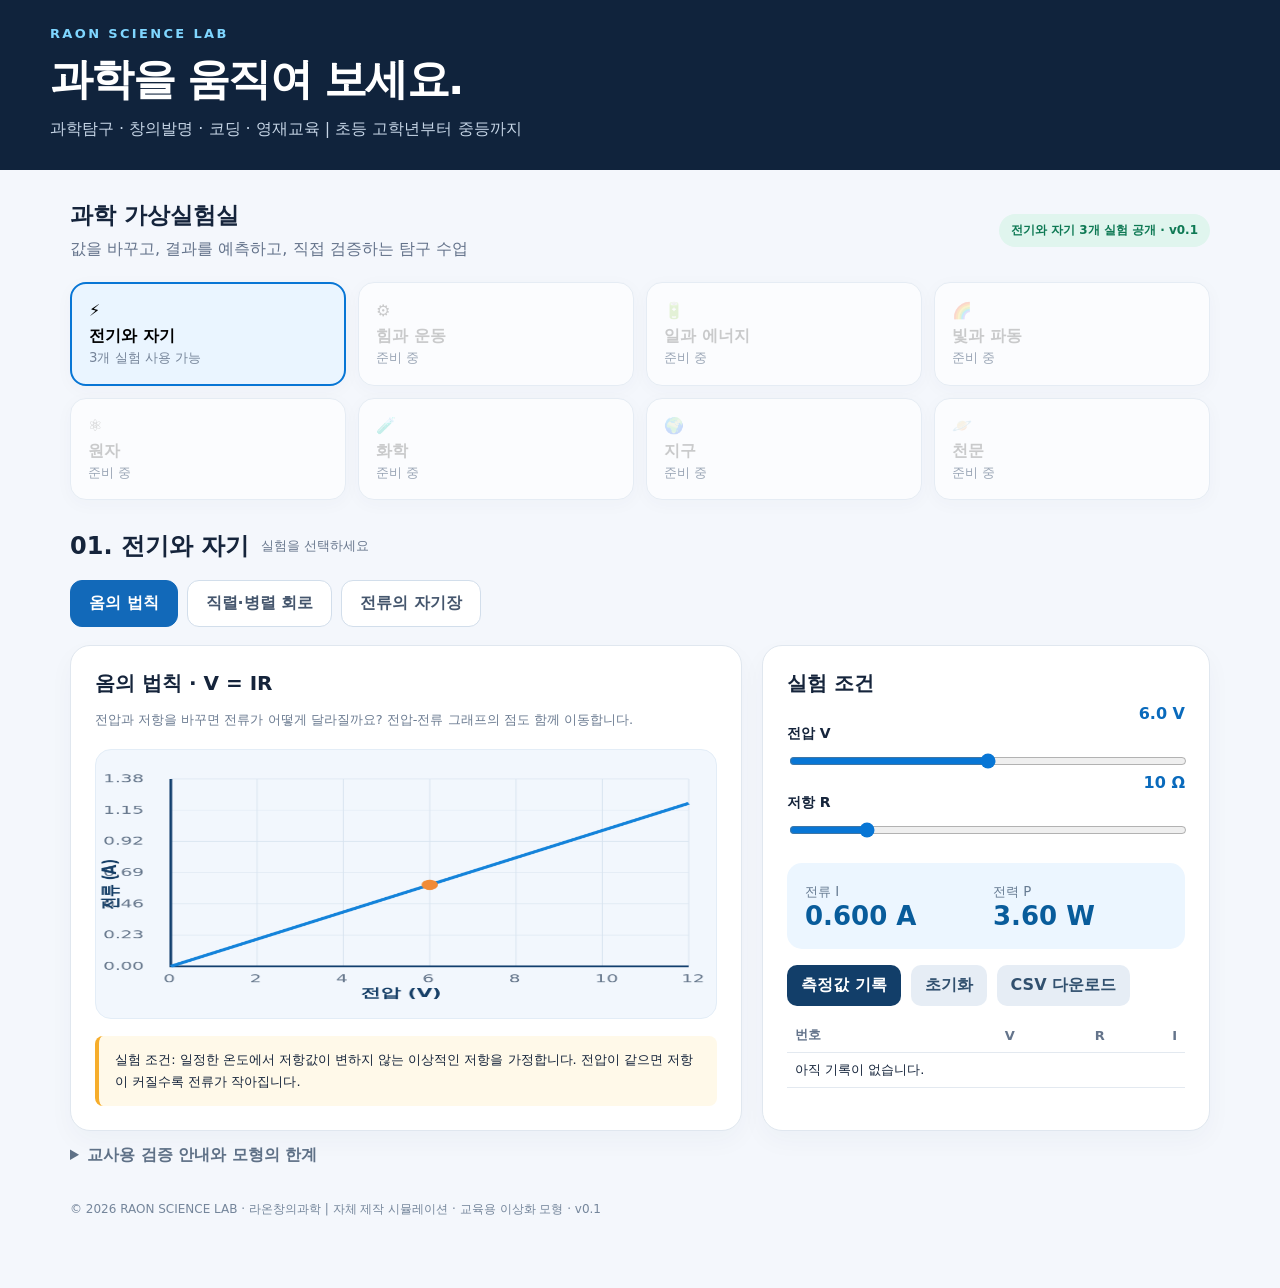
==== index.html @ 1fe69107 "Add interactive RAON science lab with three electricity experiments" ====
<!doctype html>
<html lang="ko"><head><meta charset="utf-8"><meta name="viewport" content="width=device-width,initial-scale=1">
<title>RAON SCIENCE LAB | 과학 가상실험실</title>
<meta name="description" content="라온창의과학 초등·중등 과학 가상실험실">
<style>
:root{font-family:Pretendard,"Noto Sans KR",system-ui,sans-serif;color:#15243b;background:#f4f7fc}*{box-sizing:border-box}body{margin:0}button,input{font:inherit}button{cursor:pointer}header{background:#10233c;color:white;padding:26px max(22px,calc((100vw - 1180px)/2)) 30px}.brand{font-size:13px;letter-spacing:.18em;color:#7fd6ff;font-weight:800}h1{font-size:clamp(28px,4vw,43px);letter-spacing:-.04em;margin:10px 0}header p{margin:0;color:#c6d5e6}.shell{max-width:1180px;margin:30px auto;padding:0 20px}.intro{display:flex;align-items:center;justify-content:space-between;gap:20px}.intro h2{font-size:23px;margin:0 0 8px}.intro p{margin:0;color:#63728a}.pill{font-size:12px;background:#e0f5ee;color:#0e7954;padding:8px 12px;border-radius:50px;font-weight:800}.categories{display:grid;grid-template-columns:repeat(4,1fr);gap:12px;margin:22px 0 30px}.category{border:1px solid #e0e8f1;background:white;border-radius:16px;padding:17px;text-align:left;min-height:95px;box-shadow:0 4px 18px #24395608}.category strong{display:block;margin-top:6px;font-size:16px}.category small{color:#758499}.category.active{border:2px solid #0876d5;background:#eaf5ff}.category:disabled{cursor:default;opacity:.7}.sectiontitle{display:flex;align-items:center;gap:12px;margin:8px 0 18px}.sectiontitle h2{margin:0}.sectiontitle span{color:#69788e;font-size:13px}.labs{display:flex;gap:9px;flex-wrap:wrap;margin-bottom:18px}.tab{border:1px solid #d2deeb;background:white;border-radius:12px;padding:12px 18px;color:#45566d;font-weight:750}.tab[aria-selected=true]{color:white;background:#1269b9;border-color:#1269b9}.lab{display:none}.lab.show{display:grid;grid-template-columns:minmax(280px,1.2fr) minmax(290px,.8fr);gap:20px}.panel{background:white;border:1px solid #e0e7ef;border-radius:20px;padding:24px;box-shadow:0 10px 26px #223c5c09}.panel h3{margin:0 0 7px;font-size:20px}.muted{color:#6c7c92;font-size:13px;line-height:1.6}.vis{background:#f2f7fd;border:1px solid #e3edf7;border-radius:16px;min-height:270px;display:flex;align-items:center;justify-content:center;margin-top:18px;overflow:hidden}.vis svg{width:100%;max-height:300px}label{display:block;font-size:14px;font-weight:700;margin:21px 0 8px}.rangehead{display:flex;justify-content:space-between;gap:10px}.rangehead output{font-variant-numeric:tabular-nums;color:#096abc;font-weight:800}input[type=range]{width:100%;accent-color:#0876d5}input[type=number]{width:94px;padding:9px;border:1px solid #cbd8e6;border-radius:9px}.result{background:#ecf6ff;border-radius:15px;padding:18px;margin-top:21px;display:grid;grid-template-columns:1fr 1fr;gap:14px}.metric b{display:block;font-size:26px;color:#085c9b;font-variant-numeric:tabular-nums}.metric small{color:#667b92}.explain{background:#fff9e9;border-left:4px solid #f6ad2b;padding:13px 16px;border-radius:8px;margin-top:17px;font-size:13px;line-height:1.7}.actions{display:flex;gap:10px;flex-wrap:wrap;margin-top:16px}.btn{border:0;background:#123e69;color:white;padding:10px 14px;border-radius:10px;font-weight:700}.btn.secondary{background:#e6edf5;color:#31506e}.records{width:100%;border-collapse:collapse;font-size:13px;margin-top:12px}.records th,.records td{text-align:right;border-bottom:1px solid #e3e9f0;padding:8px}.records th:first-child,.records td:first-child{text-align:left}.records th{color:#64748b}footer{max-width:1180px;margin:35px auto;padding:0 20px 35px;color:#75869b;font-size:12px}#plot{width:100%;height:240px}#wireSvg{max-width:460px}.diagramtext{font-size:13px;fill:#53667c}.warning{font-size:13px;color:#8b5e0a}details{margin-top:14px;color:#5f7187}summary{cursor:pointer;font-weight:750} @media(max-width:850px){.categories{grid-template-columns:repeat(2,1fr)}.lab.show{grid-template-columns:1fr}.intro{display:block}.pill{display:inline-block;margin-top:13px}}@media(max-width:420px){.categories{gap:8px}.category{padding:12px}.panel{padding:16px}.tab{padding:10px 13px}}
</style></head><body>
<header><div class="brand">RAON SCIENCE LAB</div><h1>과학을 움직여 보세요.</h1><p>과학탐구 · 창의발명 · 코딩 · 영재교육 | 초등 고학년부터 중등까지</p></header>
<main class="shell"><div class="intro"><div><h2>과학 가상실험실</h2><p>값을 바꾸고, 결과를 예측하고, 직접 검증하는 탐구 수업</p></div><span class="pill">전기와 자기 3개 실험 공개 · v0.1</span></div>
<div class="categories" aria-label="과학 분야">
<button class="category active"><span>⚡</span><strong>전기와 자기</strong><small>3개 실험 사용 가능</small></button>
<button class="category" disabled>⚙️<strong>힘과 운동</strong><small>준비 중</small></button>
<button class="category" disabled>🔋<strong>일과 에너지</strong><small>준비 중</small></button>
<button class="category" disabled>🌈<strong>빛과 파동</strong><small>준비 중</small></button>
<button class="category" disabled>⚛️<strong>원자</strong><small>준비 중</small></button>
<button class="category" disabled>🧪<strong>화학</strong><small>준비 중</small></button>
<button class="category" disabled>🌍<strong>지구</strong><small>준비 중</small></button>
<button class="category" disabled>🪐<strong>천문</strong><small>준비 중</small></button></div>
<div class="sectiontitle"><h2>01. 전기와 자기</h2><span>실험을 선택하세요</span></div>
<div class="labs" role="tablist" aria-label="전기와 자기 실험"><button class="tab" role="tab" aria-selected="true" data-tab="ohm">옴의 법칙</button><button class="tab" role="tab" aria-selected="false" data-tab="circuit">직렬·병렬 회로</button><button class="tab" role="tab" aria-selected="false" data-tab="field">전류의 자기장</button></div>
<section class="lab show" id="ohm"><div class="panel"><h3>옴의 법칙 · V = IR</h3><p class="muted">전압과 저항을 바꾸면 전류가 어떻게 달라질까요? 전압-전류 그래프의 점도 함께 이동합니다.</p>
<div class="vis"><canvas id="plot" width="680" height="420" aria-label="전압과 전류 그래프"></canvas></div><div class="explain">실험 조건: 일정한 온도에서 저항값이 변하지 않는 이상적인 저항을 가정합니다. 전압이 같으면 저항이 커질수록 전류가 작아집니다.</div></div>
<div class="panel"><h3>실험 조건</h3><div class="rangehead"><label for="ov">전압 V</label><output id="ovOut">6.0 V</output></div><input id="ov" type="range" min="0" max="12" step=".5" value="6">
<div class="rangehead"><label for="or">저항 R</label><output id="orOut">10 Ω</output></div><input id="or" type="range" min="1" max="50" step="1" value="10">
<div class="result"><div class="metric"><small>전류 I</small><b id="oi">0.600 A</b></div><div class="metric"><small>전력 P</small><b id="op">3.60 W</b></div></div>
<div class="actions"><button class="btn" id="saveOhm">측정값 기록</button><button class="btn secondary" id="resetOhm">초기화</button><button class="btn secondary" id="csvOhm">CSV 다운로드</button></div>
<table class="records"><thead><tr><th>번호</th><th>V</th><th>R</th><th>I</th></tr></thead><tbody id="ohmRows"><tr><td colspan="4">아직 기록이 없습니다.</td></tr></tbody></table></div></section>
<section class="lab" id="circuit"><div class="panel"><h3>직렬·병렬 회로 비교</h3><p class="muted">두 개의 이상적인 저항을 직렬 또는 병렬로 연결했을 때 합성저항과 각 저항의 전압·전류를 비교합니다.</p>
<div class="vis"><svg viewBox="0 0 500 280" role="img" aria-label="저항 두 개의 연결 회로"><g fill="none" stroke="#30628d" stroke-width="5" stroke-linejoin="round"><path id="cPath" d="M90 85H390V220H90V85"/></g><rect x="73" y="137" width="34" height="52" rx="5" fill="#fff" stroke="#30628d" stroke-width="2"/><path d="M80 150h20M85 158h10M80 166h20" stroke="#f18b37" stroke-width="3"/><g id="resistors"></g><text x="120" y="251" class="diagramtext">전원</text><text id="cLabel" x="250" y="272" text-anchor="middle" class="diagramtext">직렬 회로</text></svg></div>
<div class="explain">이상적인 전원과 저항을 가정하며, 도선의 저항은 0으로 둡니다. 병렬에서는 각 저항에 같은 전압이 걸리고, 직렬에서는 각 저항에 같은 전류가 흐릅니다.</div></div>
<div class="panel"><h3>연결과 저항 조절</h3><label for="mode">회로 연결</label><select id="mode" style="width:100%;padding:11px;border-radius:10px;border:1px solid #cbd8e6"><option value="series">직렬</option><option value="parallel">병렬</option></select>
<div class="rangehead"><label for="cv">전원 전압</label><output id="cvOut">12 V</output></div><input id="cv" type="range" min="1" max="24" step="1" value="12">
<div class="rangehead"><label for="r1">저항 R₁</label><output id="r1Out">10 Ω</output></div><input id="r1" type="range" min="1" max="100" value="10">
<div class="rangehead"><label for="r2">저항 R₂</label><output id="r2Out">20 Ω</output></div><input id="r2" type="range" min="1" max="100" value="20">
<div class="result"><div class="metric"><small>합성저항</small><b id="req">30 Ω</b></div><div class="metric"><small>전체 전류</small><b id="itotal">0.400 A</b></div><div class="metric"><small>R₁ 전압 / 전류</small><b style="font-size:18px" id="branch1"></b></div><div class="metric"><small>R₂ 전압 / 전류</small><b style="font-size:18px" id="branch2"></b></div></div>
<div class="actions"><button class="btn secondary" id="resetCircuit">초기화</button></div></div></section>
<section class="lab" id="field"><div class="panel"><h3>긴 직선 도선 주위의 자기장</h3><p class="muted">전류를 바꾸면 도선 주변의 자기장이 어떻게 변할까요? 도선에 수직인 단면에서 동심원 모양의 자기력선을 관찰합니다.</p><div class="vis"><svg id="wireSvg" viewBox="0 0 400 320" role="img" aria-label="직선 도선 주변의 동심원 자기력선"><g id="fieldCircles"></g><circle cx="200" cy="160" r="14" fill="#123f6e"/><text id="wireSymbol" x="200" y="166" fill="white" font-size="20" text-anchor="middle">•</text><text x="200" y="305" class="diagramtext" text-anchor="middle">종이 면에 수직인 긴 직선 도선</text></svg></div><div class="explain">오른손 엄지손가락을 전류 방향으로 향하면 나머지 손가락이 감기는 방향이 자기장 방향입니다. 무한히 긴 직선 도선을 근사하며 B = μ₀I/(2πr)를 사용합니다.</div></div>
<div class="panel"><h3>전류와 거리 조절</h3><div class="rangehead"><label for="fi">전류 세기</label><output id="fiOut">5 A</output></div><input id="fi" type="range" min="0" max="10" step=".5" value="5">
<label for="dir">전류 방향</label><select id="dir" style="width:100%;padding:11px;border-radius:10px;border:1px solid #cbd8e6"><option value="1">화면 밖으로 (⊙)</option><option value="-1">화면 안으로 (⊗)</option></select>
<div class="rangehead"><label for="fr">도선으로부터 거리</label><output id="frOut">5 cm</output></div><input id="fr" type="range" min="1" max="20" step="1" value="5">
<div class="result"><div class="metric"><small>해당 거리의 자기장</small><b id="fb">20.0 μT</b></div><div class="metric"><small>방향 (화면에서 관찰)</small><b style="font-size:18px" id="fd">반시계</b></div></div><p class="warning">도선 내부(r≈0)의 자기장은 이 식으로 계산하지 않습니다. 지구 자기장 등 주변 외부 자기장도 제외했습니다.</p><div class="actions"><button class="btn secondary" id="resetField">초기화</button></div></div></section>
<details><summary>교사용 검증 안내와 모형의 한계</summary><p class="muted">옴의 법칙: I=V/R, P=VI. 직렬: R합=R₁+R₂, I공통=V/R합. 병렬: 1/R합=1/R₁+1/R₂, V공통=전원 전압. 자기장: B=2×10⁻⁷ I/r (T, r은 m). 모두 이상적인 조건을 가정하므로 실제 전구의 비선형 저항, 배터리 내부 저항, 유한 도선 길이, 주변 자기장 등의 영향은 반영하지 않습니다.</p></details>
</main><footer>© 2026 RAON SCIENCE LAB · 라온창의과학 | 자체 제작 시뮬레이션 · 교육용 이상화 모형 · v0.1</footer>
<script>
const $=id=>document.getElementById(id);
const fmt=(v,d=2)=>Number(v).toFixed(d);
document.querySelectorAll('[data-tab]').forEach(b=>b.addEventListener('click',()=>{document.querySelectorAll('[data-tab]').forEach(x=>x.setAttribute('aria-selected',x===b?'true':'false'));document.querySelectorAll('.lab').forEach(x=>x.classList.toggle('show',x.id===b.dataset.tab));if(b.dataset.tab==='ohm')drawPlot()}));
const ohmData=[];
function drawPlot(){const canvas=$('plot'),c=canvas.getContext('2d');const w=canvas.width,h=canvas.height;c.clearRect(0,0,w,h);c.fillStyle='#f2f7fd';c.fillRect(0,0,w,h);const l=82,r=30,t=26,b=66;const pw=w-l-r,ph=h-t-b;const resistance=+$('or').value;const voltage=+$('ov').value;const maxI=12/resistance*1.15||1;function xp(v){return l+v/12*pw}function yp(i){return t+ph-i/maxI*ph}c.font='20px system-ui';c.strokeStyle='#d8e4f0';c.fillStyle='#64758a';for(let i=0;i<=6;i++){let x=xp(i*2),y=t+ph-i/6*ph;c.beginPath();c.moveTo(x,t);c.lineTo(x,t+ph);c.moveTo(l,y);c.lineTo(l+pw,y);c.stroke();c.fillText(String(i*2),x-8,t+ph+28);c.fillText(fmt(i/6*maxI,2),8,y+6)}c.strokeStyle='#123f6e';c.lineWidth=3;c.beginPath();c.moveTo(l,t);c.lineTo(l,t+ph);c.lineTo(l+pw,t+ph);c.stroke();c.strokeStyle='#1483da';c.lineWidth=5;c.beginPath();c.moveTo(xp(0),yp(0));c.lineTo(xp(12),yp(12/resistance));c.stroke();c.beginPath();c.arc(xp(voltage),yp(voltage/resistance),9,0,Math.PI*2);c.fillStyle='#f18b37';c.fill();c.fillStyle='#163f67';c.font='bold 22px system-ui';c.fillText('전압 (V)',w/2-50,h-12);c.save();c.translate(22,h/2);c.rotate(-Math.PI/2);c.fillText('전류 (A)',-45,0);c.restore()}
function ohm(){const v=+$('ov').value,r=+$('or').value,i=v/r;$('ovOut').textContent=fmt(v,1)+' V';$('orOut').textContent=r+' Ω';$('oi').textContent=fmt(i,3)+' A';$('op').textContent=fmt(v*i,2)+' W';drawPlot()}
['ov','or'].forEach(id=>$(id).addEventListener('input',ohm));
$('saveOhm').onclick=()=>{ohmData.push({v:+$('ov').value,r:+$('or').value,i:+$('ov').value/+$('or').value});$('ohmRows').innerHTML=ohmData.map((x,i)=>'<tr><td>'+(i+1)+'</td><td>'+fmt(x.v,1)+'</td><td>'+x.r+'</td><td>'+fmt(x.i,3)+'</td></tr>').join('')};
$('resetOhm').onclick=()=>{$('ov').value=6;$('or').value=10;ohmData.length=0;$('ohmRows').innerHTML='<tr><td colspan="4">아직 기록이 없습니다.</td></tr>';ohm()};
$('csvOhm').onclick=()=>{if(!ohmData.length){alert('측정값을 먼저 기록하세요.');return}const rows=['number,voltage_V,resistance_ohm,current_A',...ohmData.map((x,i)=>[i+1,x.v,x.r,x.i.toFixed(5)].join(','))];const url=URL.createObjectURL(new Blob(['\uFEFF'+rows.join('\n')],{type:'text/csv;charset=utf-8'}));const a=document.createElement('a');a.href=url;a.download='raon_ohm_data.csv';a.click();setTimeout(()=>URL.revokeObjectURL(url),1000)};
function resistor(x,y,txt){return '<rect x="'+(x-35)+'" y="'+(y-17)+'" width="70" height="34" rx="5" fill="#fff3d8" stroke="#d18a20" stroke-width="3"/><text x="'+x+'" y="'+(y+5)+'" text-anchor="middle" fill="#805315" font-size="14">'+txt+'</text>'}
function circuit(){let v=+$('cv').value,a=+$('r1').value,b=+$('r2').value,p=$('mode').value==='parallel';let eq=p?a*b/(a+b):a+b, i=v/eq;let v1=p?v:i*a,v2=p?v:i*b,i1=p?v/a:i,i2=p?v/b:i;$('cvOut').textContent=v+' V';$('r1Out').textContent=a+' Ω';$('r2Out').textContent=b+' Ω';$('req').textContent=fmt(eq,2)+' Ω';$('itotal').textContent=fmt(i,3)+' A';$('branch1').textContent=fmt(v1,2)+' V / '+fmt(i1,3)+' A';$('branch2').textContent=fmt(v2,2)+' V / '+fmt(i2,3)+' A';$('cLabel').textContent=p?'병렬 회로':'직렬 회로';if(p){$('cPath').setAttribute('d','M90 85H390V220H90V85 M175 85V220 M305 85V220');$('resistors').innerHTML=resistor(175,145,'R₁')+resistor(305,145,'R₂')}else{$('cPath').setAttribute('d','M90 85H390V220H90V85');$('resistors').innerHTML=resistor(205,85,'R₁')+resistor(320,85,'R₂')}}
['mode','cv','r1','r2'].forEach(id=>$(id).addEventListener('input',circuit));$('resetCircuit').onclick=()=>{$('mode').value='series';$('cv').value=12;$('r1').value=10;$('r2').value=20;circuit()};
function field(){const I=+$('fi').value,cm=+$('fr').value,dir=+$('dir').value;const B=2e-7*I/(cm/100)*1e6;$('fiOut').textContent=fmt(I,1)+' A';$('frOut').textContent=cm+' cm';$('fb').textContent=fmt(B,1)+' μT';$('fd').textContent=I===0?'자기장 없음':dir>0?'반시계':'시계';$('wireSymbol').textContent=dir>0?'•':'×';let s='';for(let r=40;r<=125;r+=28){const opacity=I===0?.18:.25+.65*(I/10);s+='<circle cx="200" cy="160" r="'+r+'" fill="none" stroke="#1595d5" stroke-width="2.5" opacity="'+opacity+'"/>';if(I>0){const angle=dir>0?-Math.PI/2:Math.PI/2;const x=200+r*Math.cos(angle),y=160+r*Math.sin(angle),tx=dir>0?-1:1;s+='<path d="M'+(x-10*tx)+' '+(y-7)+' L'+x+' '+y+' L'+(x-10*tx)+' '+(y+7)+'" fill="none" stroke="#0876b4" stroke-width="3" stroke-linecap="round" stroke-linejoin="round"/>'}}$('fieldCircles').innerHTML=s}
['fi','fr','dir'].forEach(id=>$(id).addEventListener('input',field));$('resetField').onclick=()=>{$('fi').value=5;$('fr').value=5;$('dir').value=1;field()};
ohm();circuit();field();
</script></body></html>
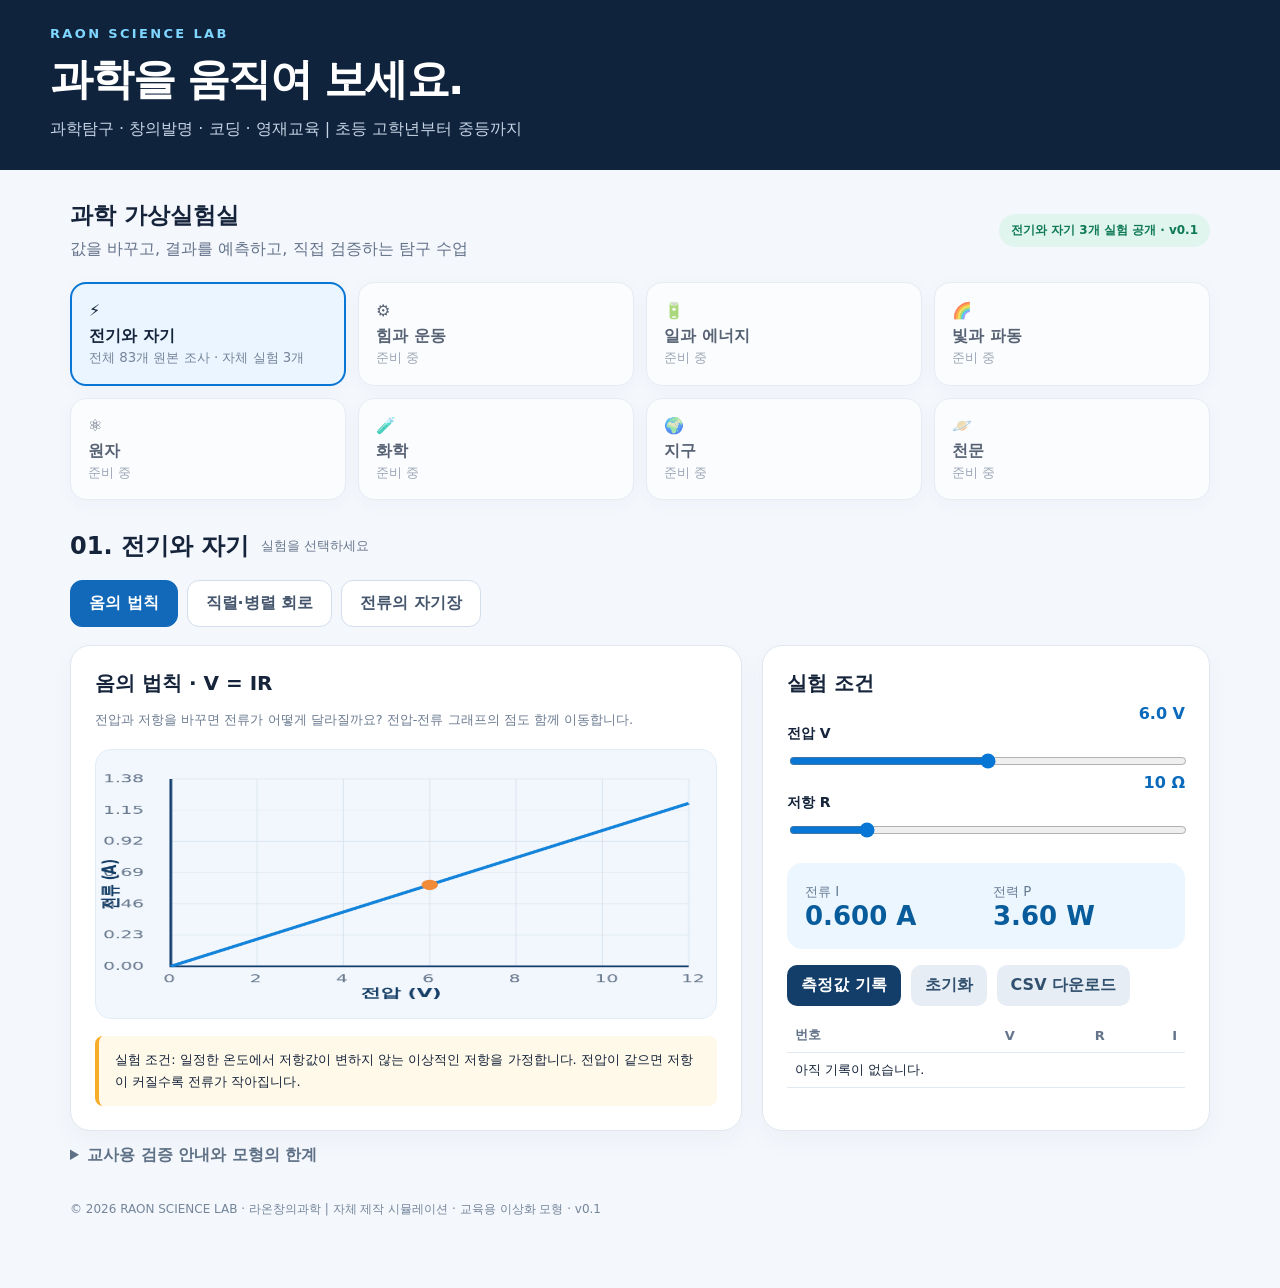
==== commit 74a55ffa: "Link the electricity reference inventory from home" ====
--- a/index.html
+++ b/index.html
@@ -3,12 +3,12 @@
 <title>RAON SCIENCE LAB | 과학 가상실험실</title>
 <meta name="description" content="라온창의과학 초등·중등 과학 가상실험실">
 <style>
-:root{font-family:Pretendard,"Noto Sans KR",system-ui,sans-serif;color:#15243b;background:#f4f7fc}*{box-sizing:border-box}body{margin:0}button,input{font:inherit}button{cursor:pointer}header{background:#10233c;color:white;padding:26px max(22px,calc((100vw - 1180px)/2)) 30px}.brand{font-size:13px;letter-spacing:.18em;color:#7fd6ff;font-weight:800}h1{font-size:clamp(28px,4vw,43px);letter-spacing:-.04em;margin:10px 0}header p{margin:0;color:#c6d5e6}.shell{max-width:1180px;margin:30px auto;padding:0 20px}.intro{display:flex;align-items:center;justify-content:space-between;gap:20px}.intro h2{font-size:23px;margin:0 0 8px}.intro p{margin:0;color:#63728a}.pill{font-size:12px;background:#e0f5ee;color:#0e7954;padding:8px 12px;border-radius:50px;font-weight:800}.categories{display:grid;grid-template-columns:repeat(4,1fr);gap:12px;margin:22px 0 30px}.category{border:1px solid #e0e8f1;background:white;border-radius:16px;padding:17px;text-align:left;min-height:95px;box-shadow:0 4px 18px #24395608}.category strong{display:block;margin-top:6px;font-size:16px}.category small{color:#758499}.category.active{border:2px solid #0876d5;background:#eaf5ff}.category:disabled{cursor:default;opacity:.7}.sectiontitle{display:flex;align-items:center;gap:12px;margin:8px 0 18px}.sectiontitle h2{margin:0}.sectiontitle span{color:#69788e;font-size:13px}.labs{display:flex;gap:9px;flex-wrap:wrap;margin-bottom:18px}.tab{border:1px solid #d2deeb;background:white;border-radius:12px;padding:12px 18px;color:#45566d;font-weight:750}.tab[aria-selected=true]{color:white;background:#1269b9;border-color:#1269b9}.lab{display:none}.lab.show{display:grid;grid-template-columns:minmax(280px,1.2fr) minmax(290px,.8fr);gap:20px}.panel{background:white;border:1px solid #e0e7ef;border-radius:20px;padding:24px;box-shadow:0 10px 26px #223c5c09}.panel h3{margin:0 0 7px;font-size:20px}.muted{color:#6c7c92;font-size:13px;line-height:1.6}.vis{background:#f2f7fd;border:1px solid #e3edf7;border-radius:16px;min-height:270px;display:flex;align-items:center;justify-content:center;margin-top:18px;overflow:hidden}.vis svg{width:100%;max-height:300px}label{display:block;font-size:14px;font-weight:700;margin:21px 0 8px}.rangehead{display:flex;justify-content:space-between;gap:10px}.rangehead output{font-variant-numeric:tabular-nums;color:#096abc;font-weight:800}input[type=range]{width:100%;accent-color:#0876d5}input[type=number]{width:94px;padding:9px;border:1px solid #cbd8e6;border-radius:9px}.result{background:#ecf6ff;border-radius:15px;padding:18px;margin-top:21px;display:grid;grid-template-columns:1fr 1fr;gap:14px}.metric b{display:block;font-size:26px;color:#085c9b;font-variant-numeric:tabular-nums}.metric small{color:#667b92}.explain{background:#fff9e9;border-left:4px solid #f6ad2b;padding:13px 16px;border-radius:8px;margin-top:17px;font-size:13px;line-height:1.7}.actions{display:flex;gap:10px;flex-wrap:wrap;margin-top:16px}.btn{border:0;background:#123e69;color:white;padding:10px 14px;border-radius:10px;font-weight:700}.btn.secondary{background:#e6edf5;color:#31506e}.records{width:100%;border-collapse:collapse;font-size:13px;margin-top:12px}.records th,.records td{text-align:right;border-bottom:1px solid #e3e9f0;padding:8px}.records th:first-child,.records td:first-child{text-align:left}.records th{color:#64748b}footer{max-width:1180px;margin:35px auto;padding:0 20px 35px;color:#75869b;font-size:12px}#plot{width:100%;height:240px}#wireSvg{max-width:460px}.diagramtext{font-size:13px;fill:#53667c}.warning{font-size:13px;color:#8b5e0a}details{margin-top:14px;color:#5f7187}summary{cursor:pointer;font-weight:750} @media(max-width:850px){.categories{grid-template-columns:repeat(2,1fr)}.lab.show{grid-template-columns:1fr}.intro{display:block}.pill{display:inline-block;margin-top:13px}}@media(max-width:420px){.categories{gap:8px}.category{padding:12px}.panel{padding:16px}.tab{padding:10px 13px}}
+:root{font-family:Pretendard,"Noto Sans KR",system-ui,sans-serif;color:#15243b;background:#f4f7fc}*{box-sizing:border-box}body{margin:0}button,input{font:inherit}button{cursor:pointer}header{background:#10233c;color:white;padding:26px max(22px,calc((100vw - 1180px)/2)) 30px}.brand{font-size:13px;letter-spacing:.18em;color:#7fd6ff;font-weight:800}h1{font-size:clamp(28px,4vw,43px);letter-spacing:-.04em;margin:10px 0}header p{margin:0;color:#c6d5e6}.shell{max-width:1180px;margin:30px auto;padding:0 20px}.intro{display:flex;align-items:center;justify-content:space-between;gap:20px}.intro h2{font-size:23px;margin:0 0 8px}.intro p{margin:0;color:#63728a}.pill{font-size:12px;background:#e0f5ee;color:#0e7954;padding:8px 12px;border-radius:50px;font-weight:800}.categories{display:grid;grid-template-columns:repeat(4,1fr);gap:12px;margin:22px 0 30px}.category{border:1px solid #e0e8f1;background:white;border-radius:16px;padding:17px;text-align:left;min-height:95px;box-shadow:0 4px 18px #24395608}.category{text-decoration:none;color:inherit}.category strong{display:block;margin-top:6px;font-size:16px}.category small{color:#758499}.category.active{border:2px solid #0876d5;background:#eaf5ff}.category:disabled{cursor:default;opacity:.7}.sectiontitle{display:flex;align-items:center;gap:12px;margin:8px 0 18px}.sectiontitle h2{margin:0}.sectiontitle span{color:#69788e;font-size:13px}.labs{display:flex;gap:9px;flex-wrap:wrap;margin-bottom:18px}.tab{border:1px solid #d2deeb;background:white;border-radius:12px;padding:12px 18px;color:#45566d;font-weight:750}.tab[aria-selected=true]{color:white;background:#1269b9;border-color:#1269b9}.lab{display:none}.lab.show{display:grid;grid-template-columns:minmax(280px,1.2fr) minmax(290px,.8fr);gap:20px}.panel{background:white;border:1px solid #e0e7ef;border-radius:20px;padding:24px;box-shadow:0 10px 26px #223c5c09}.panel h3{margin:0 0 7px;font-size:20px}.muted{color:#6c7c92;font-size:13px;line-height:1.6}.vis{background:#f2f7fd;border:1px solid #e3edf7;border-radius:16px;min-height:270px;display:flex;align-items:center;justify-content:center;margin-top:18px;overflow:hidden}.vis svg{width:100%;max-height:300px}label{display:block;font-size:14px;font-weight:700;margin:21px 0 8px}.rangehead{display:flex;justify-content:space-between;gap:10px}.rangehead output{font-variant-numeric:tabular-nums;color:#096abc;font-weight:800}input[type=range]{width:100%;accent-color:#0876d5}input[type=number]{width:94px;padding:9px;border:1px solid #cbd8e6;border-radius:9px}.result{background:#ecf6ff;border-radius:15px;padding:18px;margin-top:21px;display:grid;grid-template-columns:1fr 1fr;gap:14px}.metric b{display:block;font-size:26px;color:#085c9b;font-variant-numeric:tabular-nums}.metric small{color:#667b92}.explain{background:#fff9e9;border-left:4px solid #f6ad2b;padding:13px 16px;border-radius:8px;margin-top:17px;font-size:13px;line-height:1.7}.actions{display:flex;gap:10px;flex-wrap:wrap;margin-top:16px}.btn{border:0;background:#123e69;color:white;padding:10px 14px;border-radius:10px;font-weight:700}.btn.secondary{background:#e6edf5;color:#31506e}.records{width:100%;border-collapse:collapse;font-size:13px;margin-top:12px}.records th,.records td{text-align:right;border-bottom:1px solid #e3e9f0;padding:8px}.records th:first-child,.records td:first-child{text-align:left}.records th{color:#64748b}footer{max-width:1180px;margin:35px auto;padding:0 20px 35px;color:#75869b;font-size:12px}#plot{width:100%;height:240px}#wireSvg{max-width:460px}.diagramtext{font-size:13px;fill:#53667c}.warning{font-size:13px;color:#8b5e0a}details{margin-top:14px;color:#5f7187}summary{cursor:pointer;font-weight:750} @media(max-width:850px){.categories{grid-template-columns:repeat(2,1fr)}.lab.show{grid-template-columns:1fr}.intro{display:block}.pill{display:inline-block;margin-top:13px}}@media(max-width:420px){.categories{gap:8px}.category{padding:12px}.panel{padding:16px}.tab{padding:10px 13px}}
 </style></head><body>
 <header><div class="brand">RAON SCIENCE LAB</div><h1>과학을 움직여 보세요.</h1><p>과학탐구 · 창의발명 · 코딩 · 영재교육 | 초등 고학년부터 중등까지</p></header>
 <main class="shell"><div class="intro"><div><h2>과학 가상실험실</h2><p>값을 바꾸고, 결과를 예측하고, 직접 검증하는 탐구 수업</p></div><span class="pill">전기와 자기 3개 실험 공개 · v0.1</span></div>
 <div class="categories" aria-label="과학 분야">
-<button class="category active"><span>⚡</span><strong>전기와 자기</strong><small>3개 실험 사용 가능</small></button>
+<a href="electricity/" class="category active"><span>⚡</span><strong>전기와 자기</strong><small>전체 83개 원본 조사 · 자체 실험 3개</small></a>
 <button class="category" disabled>⚙️<strong>힘과 운동</strong><small>준비 중</small></button>
 <button class="category" disabled>🔋<strong>일과 에너지</strong><small>준비 중</small></button>
 <button class="category" disabled>🌈<strong>빛과 파동</strong><small>준비 중</small></button>
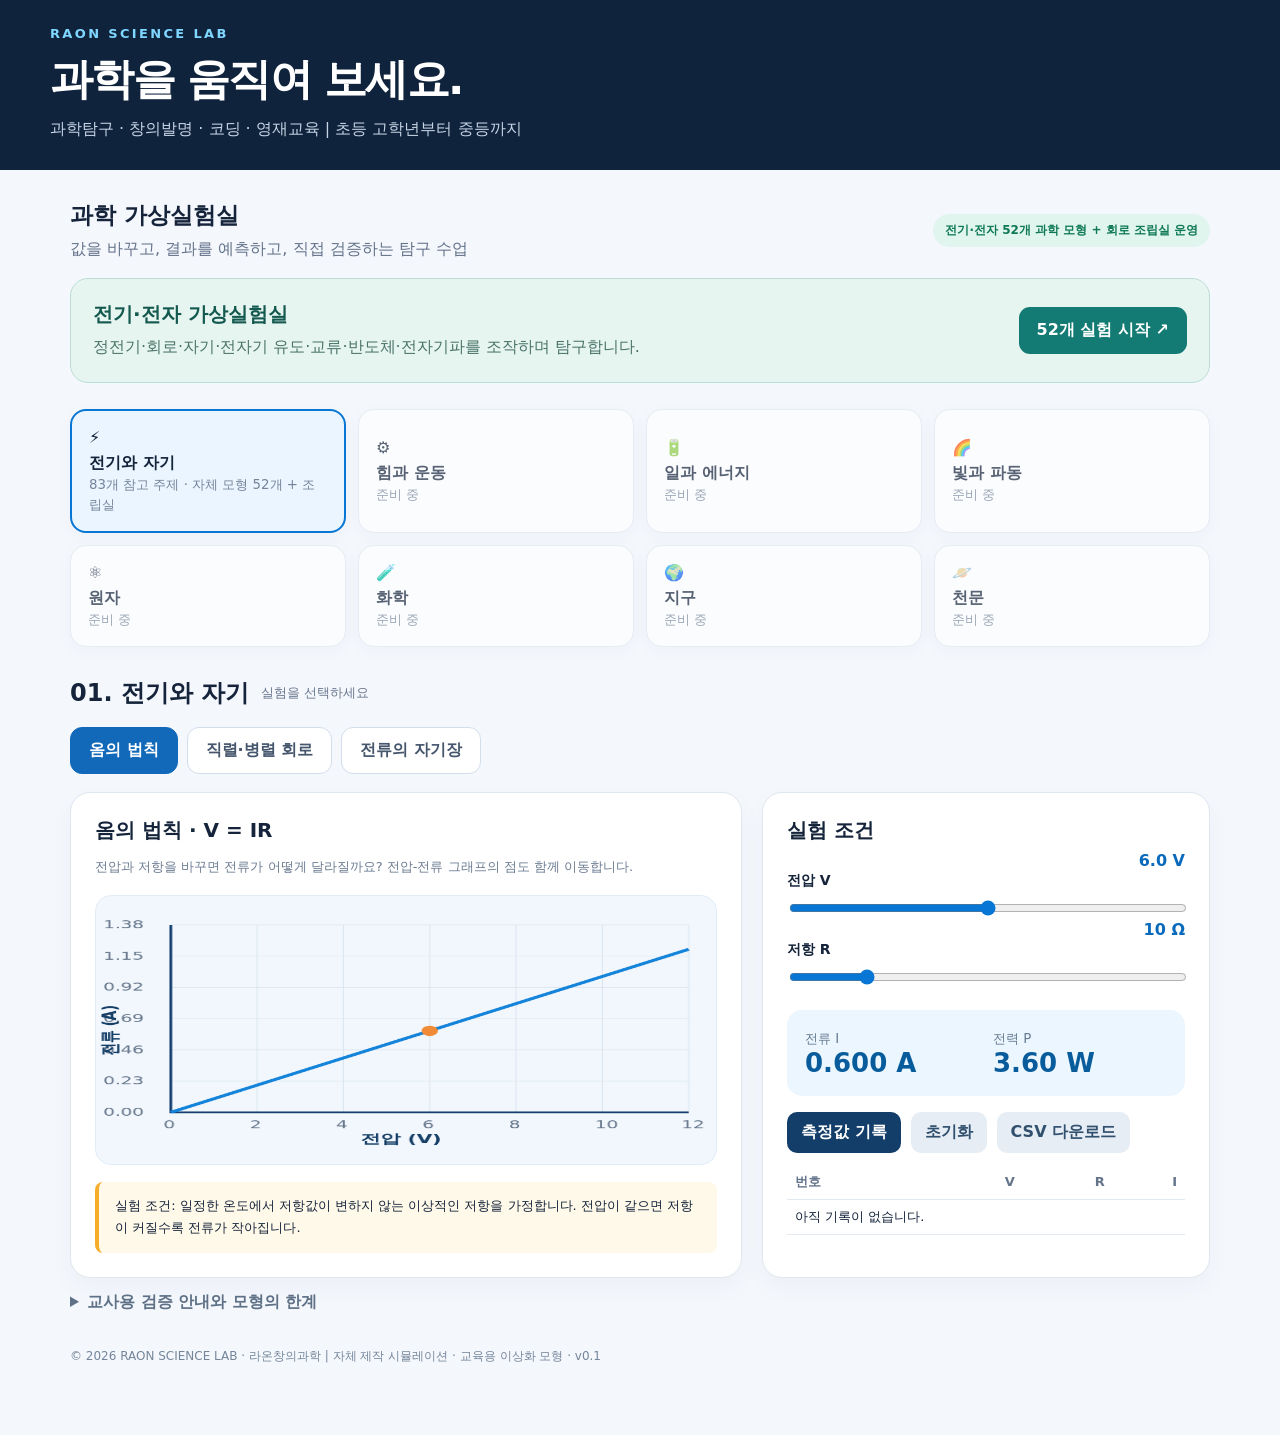
==== commit d50fe146: "Update landing homepage to current RAON electricity lab coverage" ====
--- a/index.html
+++ b/index.html
@@ -6,9 +6,9 @@
 :root{font-family:Pretendard,"Noto Sans KR",system-ui,sans-serif;color:#15243b;background:#f4f7fc}*{box-sizing:border-box}body{margin:0}button,input{font:inherit}button{cursor:pointer}header{background:#10233c;color:white;padding:26px max(22px,calc((100vw - 1180px)/2)) 30px}.brand{font-size:13px;letter-spacing:.18em;color:#7fd6ff;font-weight:800}h1{font-size:clamp(28px,4vw,43px);letter-spacing:-.04em;margin:10px 0}header p{margin:0;color:#c6d5e6}.shell{max-width:1180px;margin:30px auto;padding:0 20px}.intro{display:flex;align-items:center;justify-content:space-between;gap:20px}.intro h2{font-size:23px;margin:0 0 8px}.intro p{margin:0;color:#63728a}.pill{font-size:12px;background:#e0f5ee;color:#0e7954;padding:8px 12px;border-radius:50px;font-weight:800}.categories{display:grid;grid-template-columns:repeat(4,1fr);gap:12px;margin:22px 0 30px}.category{border:1px solid #e0e8f1;background:white;border-radius:16px;padding:17px;text-align:left;min-height:95px;box-shadow:0 4px 18px #24395608}.category{text-decoration:none;color:inherit}.category strong{display:block;margin-top:6px;font-size:16px}.category small{color:#758499}.category.active{border:2px solid #0876d5;background:#eaf5ff}.category:disabled{cursor:default;opacity:.7}.sectiontitle{display:flex;align-items:center;gap:12px;margin:8px 0 18px}.sectiontitle h2{margin:0}.sectiontitle span{color:#69788e;font-size:13px}.labs{display:flex;gap:9px;flex-wrap:wrap;margin-bottom:18px}.tab{border:1px solid #d2deeb;background:white;border-radius:12px;padding:12px 18px;color:#45566d;font-weight:750}.tab[aria-selected=true]{color:white;background:#1269b9;border-color:#1269b9}.lab{display:none}.lab.show{display:grid;grid-template-columns:minmax(280px,1.2fr) minmax(290px,.8fr);gap:20px}.panel{background:white;border:1px solid #e0e7ef;border-radius:20px;padding:24px;box-shadow:0 10px 26px #223c5c09}.panel h3{margin:0 0 7px;font-size:20px}.muted{color:#6c7c92;font-size:13px;line-height:1.6}.vis{background:#f2f7fd;border:1px solid #e3edf7;border-radius:16px;min-height:270px;display:flex;align-items:center;justify-content:center;margin-top:18px;overflow:hidden}.vis svg{width:100%;max-height:300px}label{display:block;font-size:14px;font-weight:700;margin:21px 0 8px}.rangehead{display:flex;justify-content:space-between;gap:10px}.rangehead output{font-variant-numeric:tabular-nums;color:#096abc;font-weight:800}input[type=range]{width:100%;accent-color:#0876d5}input[type=number]{width:94px;padding:9px;border:1px solid #cbd8e6;border-radius:9px}.result{background:#ecf6ff;border-radius:15px;padding:18px;margin-top:21px;display:grid;grid-template-columns:1fr 1fr;gap:14px}.metric b{display:block;font-size:26px;color:#085c9b;font-variant-numeric:tabular-nums}.metric small{color:#667b92}.explain{background:#fff9e9;border-left:4px solid #f6ad2b;padding:13px 16px;border-radius:8px;margin-top:17px;font-size:13px;line-height:1.7}.actions{display:flex;gap:10px;flex-wrap:wrap;margin-top:16px}.btn{border:0;background:#123e69;color:white;padding:10px 14px;border-radius:10px;font-weight:700}.btn.secondary{background:#e6edf5;color:#31506e}.records{width:100%;border-collapse:collapse;font-size:13px;margin-top:12px}.records th,.records td{text-align:right;border-bottom:1px solid #e3e9f0;padding:8px}.records th:first-child,.records td:first-child{text-align:left}.records th{color:#64748b}footer{max-width:1180px;margin:35px auto;padding:0 20px 35px;color:#75869b;font-size:12px}#plot{width:100%;height:240px}#wireSvg{max-width:460px}.diagramtext{font-size:13px;fill:#53667c}.warning{font-size:13px;color:#8b5e0a}details{margin-top:14px;color:#5f7187}summary{cursor:pointer;font-weight:750} @media(max-width:850px){.categories{grid-template-columns:repeat(2,1fr)}.lab.show{grid-template-columns:1fr}.intro{display:block}.pill{display:inline-block;margin-top:13px}}@media(max-width:420px){.categories{gap:8px}.category{padding:12px}.panel{padding:16px}.tab{padding:10px 13px}}
 </style></head><body>
 <header><div class="brand">RAON SCIENCE LAB</div><h1>과학을 움직여 보세요.</h1><p>과학탐구 · 창의발명 · 코딩 · 영재교육 | 초등 고학년부터 중등까지</p></header>
-<main class="shell"><div class="intro"><div><h2>과학 가상실험실</h2><p>값을 바꾸고, 결과를 예측하고, 직접 검증하는 탐구 수업</p></div><span class="pill">전기와 자기 3개 실험 공개 · v0.1</span></div>
-<div class="categories" aria-label="과학 분야">
-<a href="electricity/" class="category active"><span>⚡</span><strong>전기와 자기</strong><small>전체 83개 원본 조사 · 자체 실험 3개</small></a>
+<main class="shell"><div class="intro"><div><h2>과학 가상실험실</h2><p>값을 바꾸고, 결과를 예측하고, 직접 검증하는 탐구 수업</p></div><span class="pill">전기·전자 52개 과학 모형 + 회로 조립실 운영</span></div>
+<div style="background:#e7f5f0;border:1px solid #bbddd3;border-radius:18px;padding:22px;margin:18px 0 26px;display:flex;gap:16px;align-items:center;justify-content:space-between;flex-wrap:wrap"><div><strong style="color:#14594f;font-size:20px">전기·전자 가상실험실</strong><p style="margin:6px 0 0;color:#4b7469;line-height:1.6">정전기·회로·자기·전자기 유도·교류·반도체·전자기파를 조작하며 탐구합니다.</p></div><a href="labs/electricity-studio.html" style="background:#147b74;color:#fff;border-radius:11px;text-decoration:none;padding:13px 18px;font-weight:800">52개 실험 시작 ↗</a></div><div class="categories" aria-label="과학 분야">
+<a href="electricity/" class="category active"><span>⚡</span><strong>전기와 자기</strong><small>83개 참고 주제 · 자체 모형 52개 + 조립실</small></a>
 <button class="category" disabled>⚙️<strong>힘과 운동</strong><small>준비 중</small></button>
 <button class="category" disabled>🔋<strong>일과 에너지</strong><small>준비 중</small></button>
 <button class="category" disabled>🌈<strong>빛과 파동</strong><small>준비 중</small></button>
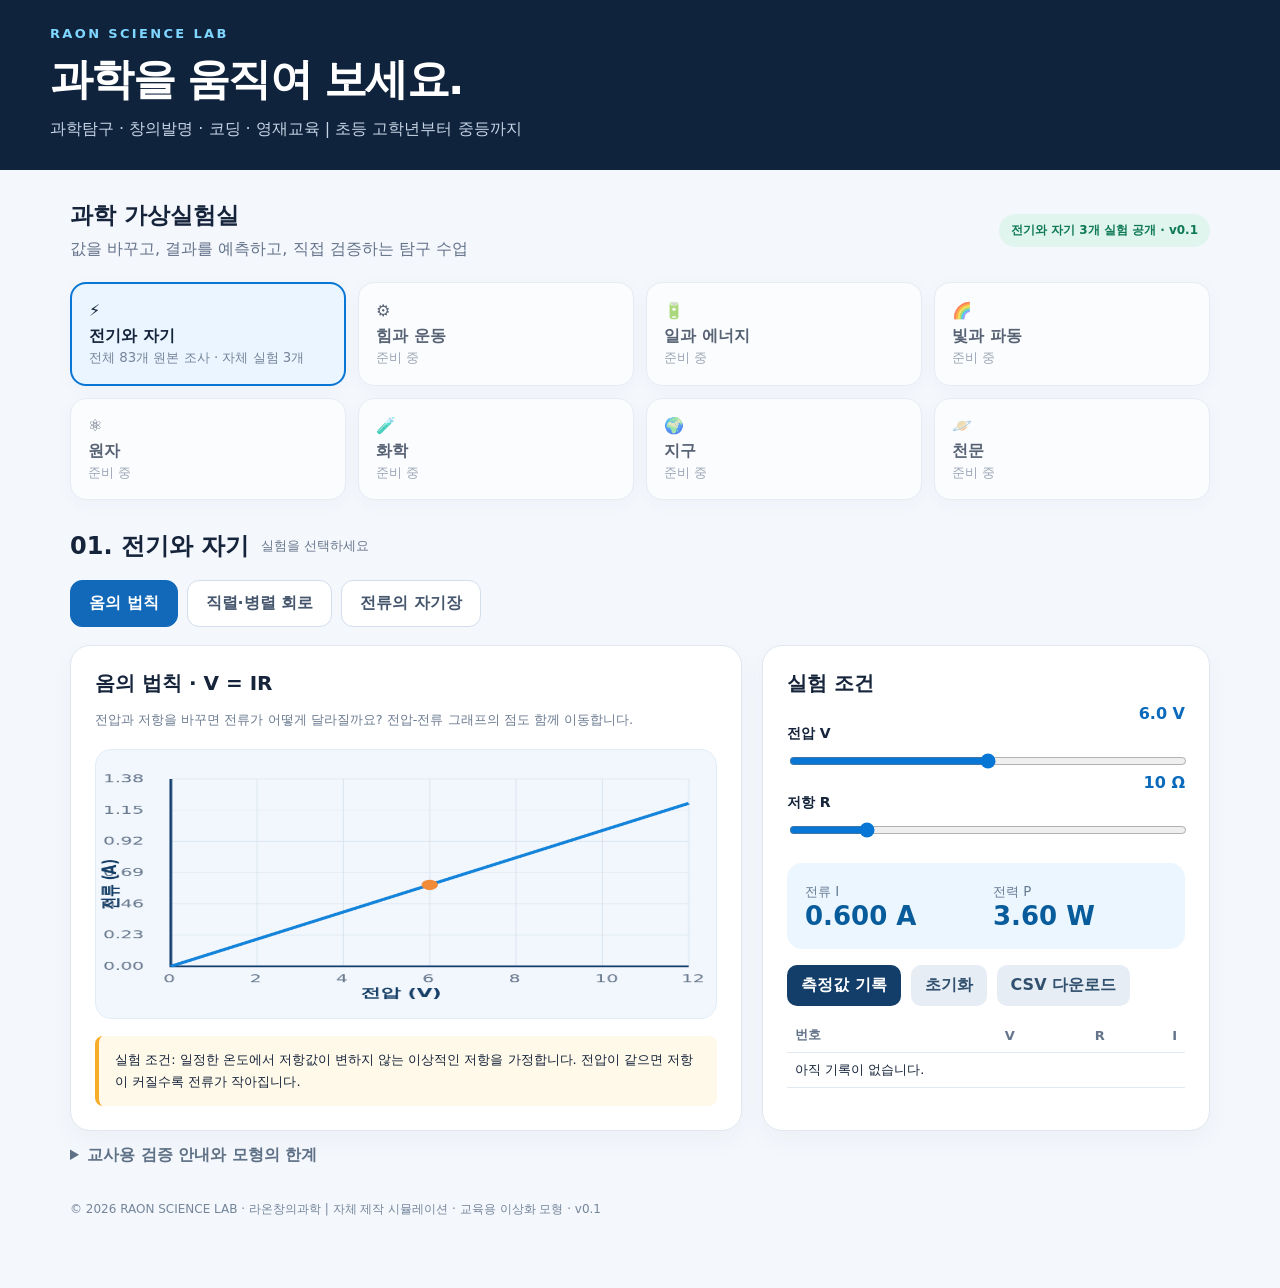
==== commit 35cc0cbd: "Restore Nov 4 initial three-lab and 83-reference catalog state for index.html" ====
--- a/index.html
+++ b/index.html
@@ -6,9 +6,9 @@
 :root{font-family:Pretendard,"Noto Sans KR",system-ui,sans-serif;color:#15243b;background:#f4f7fc}*{box-sizing:border-box}body{margin:0}button,input{font:inherit}button{cursor:pointer}header{background:#10233c;color:white;padding:26px max(22px,calc((100vw - 1180px)/2)) 30px}.brand{font-size:13px;letter-spacing:.18em;color:#7fd6ff;font-weight:800}h1{font-size:clamp(28px,4vw,43px);letter-spacing:-.04em;margin:10px 0}header p{margin:0;color:#c6d5e6}.shell{max-width:1180px;margin:30px auto;padding:0 20px}.intro{display:flex;align-items:center;justify-content:space-between;gap:20px}.intro h2{font-size:23px;margin:0 0 8px}.intro p{margin:0;color:#63728a}.pill{font-size:12px;background:#e0f5ee;color:#0e7954;padding:8px 12px;border-radius:50px;font-weight:800}.categories{display:grid;grid-template-columns:repeat(4,1fr);gap:12px;margin:22px 0 30px}.category{border:1px solid #e0e8f1;background:white;border-radius:16px;padding:17px;text-align:left;min-height:95px;box-shadow:0 4px 18px #24395608}.category{text-decoration:none;color:inherit}.category strong{display:block;margin-top:6px;font-size:16px}.category small{color:#758499}.category.active{border:2px solid #0876d5;background:#eaf5ff}.category:disabled{cursor:default;opacity:.7}.sectiontitle{display:flex;align-items:center;gap:12px;margin:8px 0 18px}.sectiontitle h2{margin:0}.sectiontitle span{color:#69788e;font-size:13px}.labs{display:flex;gap:9px;flex-wrap:wrap;margin-bottom:18px}.tab{border:1px solid #d2deeb;background:white;border-radius:12px;padding:12px 18px;color:#45566d;font-weight:750}.tab[aria-selected=true]{color:white;background:#1269b9;border-color:#1269b9}.lab{display:none}.lab.show{display:grid;grid-template-columns:minmax(280px,1.2fr) minmax(290px,.8fr);gap:20px}.panel{background:white;border:1px solid #e0e7ef;border-radius:20px;padding:24px;box-shadow:0 10px 26px #223c5c09}.panel h3{margin:0 0 7px;font-size:20px}.muted{color:#6c7c92;font-size:13px;line-height:1.6}.vis{background:#f2f7fd;border:1px solid #e3edf7;border-radius:16px;min-height:270px;display:flex;align-items:center;justify-content:center;margin-top:18px;overflow:hidden}.vis svg{width:100%;max-height:300px}label{display:block;font-size:14px;font-weight:700;margin:21px 0 8px}.rangehead{display:flex;justify-content:space-between;gap:10px}.rangehead output{font-variant-numeric:tabular-nums;color:#096abc;font-weight:800}input[type=range]{width:100%;accent-color:#0876d5}input[type=number]{width:94px;padding:9px;border:1px solid #cbd8e6;border-radius:9px}.result{background:#ecf6ff;border-radius:15px;padding:18px;margin-top:21px;display:grid;grid-template-columns:1fr 1fr;gap:14px}.metric b{display:block;font-size:26px;color:#085c9b;font-variant-numeric:tabular-nums}.metric small{color:#667b92}.explain{background:#fff9e9;border-left:4px solid #f6ad2b;padding:13px 16px;border-radius:8px;margin-top:17px;font-size:13px;line-height:1.7}.actions{display:flex;gap:10px;flex-wrap:wrap;margin-top:16px}.btn{border:0;background:#123e69;color:white;padding:10px 14px;border-radius:10px;font-weight:700}.btn.secondary{background:#e6edf5;color:#31506e}.records{width:100%;border-collapse:collapse;font-size:13px;margin-top:12px}.records th,.records td{text-align:right;border-bottom:1px solid #e3e9f0;padding:8px}.records th:first-child,.records td:first-child{text-align:left}.records th{color:#64748b}footer{max-width:1180px;margin:35px auto;padding:0 20px 35px;color:#75869b;font-size:12px}#plot{width:100%;height:240px}#wireSvg{max-width:460px}.diagramtext{font-size:13px;fill:#53667c}.warning{font-size:13px;color:#8b5e0a}details{margin-top:14px;color:#5f7187}summary{cursor:pointer;font-weight:750} @media(max-width:850px){.categories{grid-template-columns:repeat(2,1fr)}.lab.show{grid-template-columns:1fr}.intro{display:block}.pill{display:inline-block;margin-top:13px}}@media(max-width:420px){.categories{gap:8px}.category{padding:12px}.panel{padding:16px}.tab{padding:10px 13px}}
 </style></head><body>
 <header><div class="brand">RAON SCIENCE LAB</div><h1>과학을 움직여 보세요.</h1><p>과학탐구 · 창의발명 · 코딩 · 영재교육 | 초등 고학년부터 중등까지</p></header>
-<main class="shell"><div class="intro"><div><h2>과학 가상실험실</h2><p>값을 바꾸고, 결과를 예측하고, 직접 검증하는 탐구 수업</p></div><span class="pill">전기·전자 52개 과학 모형 + 회로 조립실 운영</span></div>
-<div style="background:#e7f5f0;border:1px solid #bbddd3;border-radius:18px;padding:22px;margin:18px 0 26px;display:flex;gap:16px;align-items:center;justify-content:space-between;flex-wrap:wrap"><div><strong style="color:#14594f;font-size:20px">전기·전자 가상실험실</strong><p style="margin:6px 0 0;color:#4b7469;line-height:1.6">정전기·회로·자기·전자기 유도·교류·반도체·전자기파를 조작하며 탐구합니다.</p></div><a href="labs/electricity-studio.html" style="background:#147b74;color:#fff;border-radius:11px;text-decoration:none;padding:13px 18px;font-weight:800">52개 실험 시작 ↗</a></div><div class="categories" aria-label="과학 분야">
-<a href="electricity/" class="category active"><span>⚡</span><strong>전기와 자기</strong><small>83개 참고 주제 · 자체 모형 52개 + 조립실</small></a>
+<main class="shell"><div class="intro"><div><h2>과학 가상실험실</h2><p>값을 바꾸고, 결과를 예측하고, 직접 검증하는 탐구 수업</p></div><span class="pill">전기와 자기 3개 실험 공개 · v0.1</span></div>
+<div class="categories" aria-label="과학 분야">
+<a href="electricity/" class="category active"><span>⚡</span><strong>전기와 자기</strong><small>전체 83개 원본 조사 · 자체 실험 3개</small></a>
 <button class="category" disabled>⚙️<strong>힘과 운동</strong><small>준비 중</small></button>
 <button class="category" disabled>🔋<strong>일과 에너지</strong><small>준비 중</small></button>
 <button class="category" disabled>🌈<strong>빛과 파동</strong><small>준비 중</small></button>
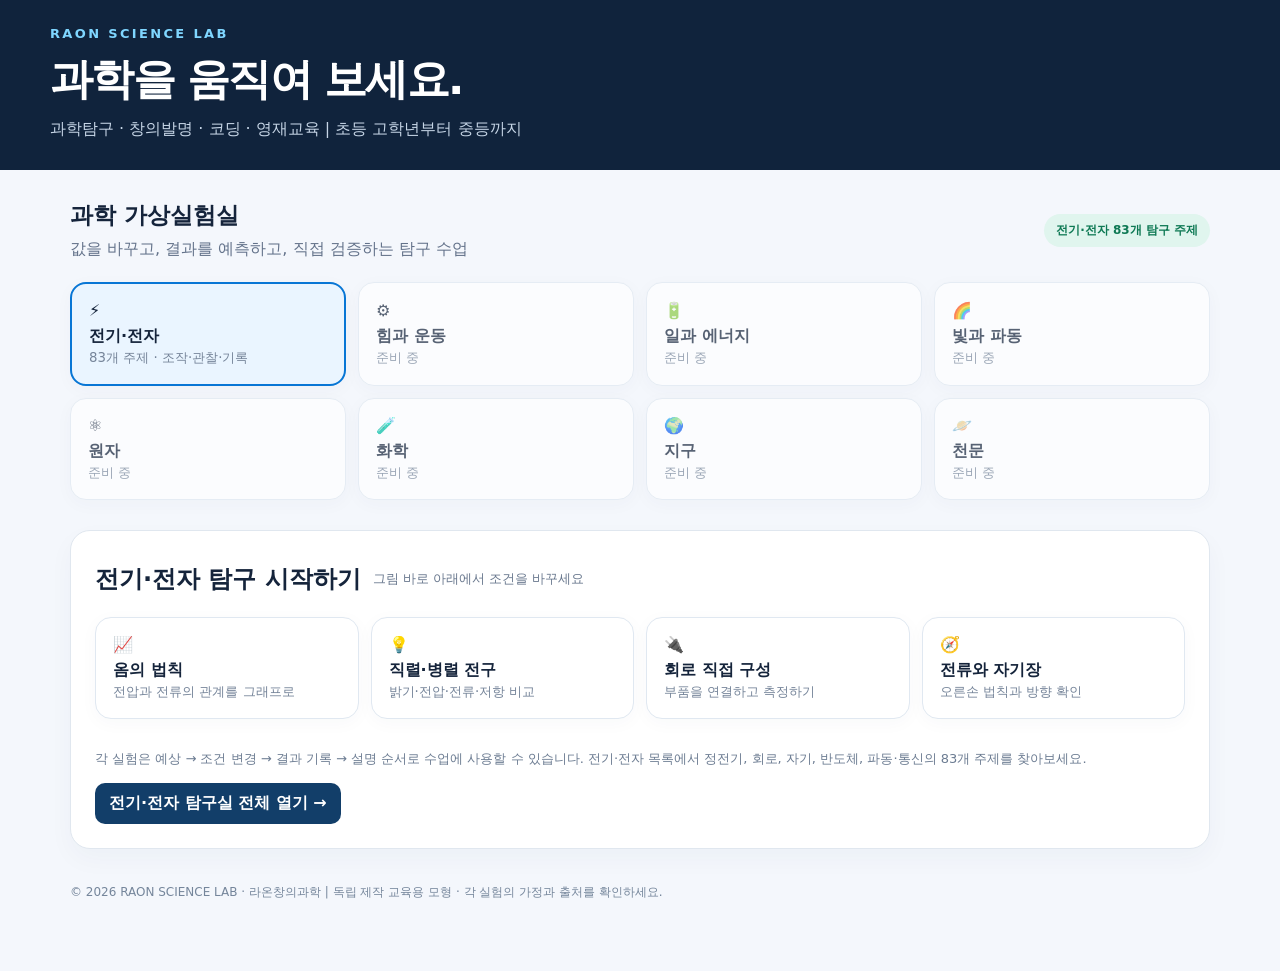
==== commit eaac49a4: "Rebuild all 83 electricity lessons with original interactive models and verified circuit workbenches" ====
--- a/index.html
+++ b/index.html
@@ -6,9 +6,9 @@
 :root{font-family:Pretendard,"Noto Sans KR",system-ui,sans-serif;color:#15243b;background:#f4f7fc}*{box-sizing:border-box}body{margin:0}button,input{font:inherit}button{cursor:pointer}header{background:#10233c;color:white;padding:26px max(22px,calc((100vw - 1180px)/2)) 30px}.brand{font-size:13px;letter-spacing:.18em;color:#7fd6ff;font-weight:800}h1{font-size:clamp(28px,4vw,43px);letter-spacing:-.04em;margin:10px 0}header p{margin:0;color:#c6d5e6}.shell{max-width:1180px;margin:30px auto;padding:0 20px}.intro{display:flex;align-items:center;justify-content:space-between;gap:20px}.intro h2{font-size:23px;margin:0 0 8px}.intro p{margin:0;color:#63728a}.pill{font-size:12px;background:#e0f5ee;color:#0e7954;padding:8px 12px;border-radius:50px;font-weight:800}.categories{display:grid;grid-template-columns:repeat(4,1fr);gap:12px;margin:22px 0 30px}.category{border:1px solid #e0e8f1;background:white;border-radius:16px;padding:17px;text-align:left;min-height:95px;box-shadow:0 4px 18px #24395608}.category{text-decoration:none;color:inherit}.category strong{display:block;margin-top:6px;font-size:16px}.category small{color:#758499}.category.active{border:2px solid #0876d5;background:#eaf5ff}.category:disabled{cursor:default;opacity:.7}.sectiontitle{display:flex;align-items:center;gap:12px;margin:8px 0 18px}.sectiontitle h2{margin:0}.sectiontitle span{color:#69788e;font-size:13px}.labs{display:flex;gap:9px;flex-wrap:wrap;margin-bottom:18px}.tab{border:1px solid #d2deeb;background:white;border-radius:12px;padding:12px 18px;color:#45566d;font-weight:750}.tab[aria-selected=true]{color:white;background:#1269b9;border-color:#1269b9}.lab{display:none}.lab.show{display:grid;grid-template-columns:minmax(280px,1.2fr) minmax(290px,.8fr);gap:20px}.panel{background:white;border:1px solid #e0e7ef;border-radius:20px;padding:24px;box-shadow:0 10px 26px #223c5c09}.panel h3{margin:0 0 7px;font-size:20px}.muted{color:#6c7c92;font-size:13px;line-height:1.6}.vis{background:#f2f7fd;border:1px solid #e3edf7;border-radius:16px;min-height:270px;display:flex;align-items:center;justify-content:center;margin-top:18px;overflow:hidden}.vis svg{width:100%;max-height:300px}label{display:block;font-size:14px;font-weight:700;margin:21px 0 8px}.rangehead{display:flex;justify-content:space-between;gap:10px}.rangehead output{font-variant-numeric:tabular-nums;color:#096abc;font-weight:800}input[type=range]{width:100%;accent-color:#0876d5}input[type=number]{width:94px;padding:9px;border:1px solid #cbd8e6;border-radius:9px}.result{background:#ecf6ff;border-radius:15px;padding:18px;margin-top:21px;display:grid;grid-template-columns:1fr 1fr;gap:14px}.metric b{display:block;font-size:26px;color:#085c9b;font-variant-numeric:tabular-nums}.metric small{color:#667b92}.explain{background:#fff9e9;border-left:4px solid #f6ad2b;padding:13px 16px;border-radius:8px;margin-top:17px;font-size:13px;line-height:1.7}.actions{display:flex;gap:10px;flex-wrap:wrap;margin-top:16px}.btn{border:0;background:#123e69;color:white;padding:10px 14px;border-radius:10px;font-weight:700}.btn.secondary{background:#e6edf5;color:#31506e}.records{width:100%;border-collapse:collapse;font-size:13px;margin-top:12px}.records th,.records td{text-align:right;border-bottom:1px solid #e3e9f0;padding:8px}.records th:first-child,.records td:first-child{text-align:left}.records th{color:#64748b}footer{max-width:1180px;margin:35px auto;padding:0 20px 35px;color:#75869b;font-size:12px}#plot{width:100%;height:240px}#wireSvg{max-width:460px}.diagramtext{font-size:13px;fill:#53667c}.warning{font-size:13px;color:#8b5e0a}details{margin-top:14px;color:#5f7187}summary{cursor:pointer;font-weight:750} @media(max-width:850px){.categories{grid-template-columns:repeat(2,1fr)}.lab.show{grid-template-columns:1fr}.intro{display:block}.pill{display:inline-block;margin-top:13px}}@media(max-width:420px){.categories{gap:8px}.category{padding:12px}.panel{padding:16px}.tab{padding:10px 13px}}
 </style></head><body>
 <header><div class="brand">RAON SCIENCE LAB</div><h1>과학을 움직여 보세요.</h1><p>과학탐구 · 창의발명 · 코딩 · 영재교육 | 초등 고학년부터 중등까지</p></header>
-<main class="shell"><div class="intro"><div><h2>과학 가상실험실</h2><p>값을 바꾸고, 결과를 예측하고, 직접 검증하는 탐구 수업</p></div><span class="pill">전기와 자기 3개 실험 공개 · v0.1</span></div>
+<main class="shell"><div class="intro"><div><h2>과학 가상실험실</h2><p>값을 바꾸고, 결과를 예측하고, 직접 검증하는 탐구 수업</p></div><span class="pill">전기·전자 83개 탐구 주제</span></div>
 <div class="categories" aria-label="과학 분야">
-<a href="electricity/" class="category active"><span>⚡</span><strong>전기와 자기</strong><small>전체 83개 원본 조사 · 자체 실험 3개</small></a>
+<a href="electricity/" class="category active"><span>⚡</span><strong>전기·전자</strong><small>83개 주제 · 조작·관찰·기록</small></a>
 <button class="category" disabled>⚙️<strong>힘과 운동</strong><small>준비 중</small></button>
 <button class="category" disabled>🔋<strong>일과 에너지</strong><small>준비 중</small></button>
 <button class="category" disabled>🌈<strong>빛과 파동</strong><small>준비 중</small></button>
@@ -16,46 +16,4 @@
 <button class="category" disabled>🧪<strong>화학</strong><small>준비 중</small></button>
 <button class="category" disabled>🌍<strong>지구</strong><small>준비 중</small></button>
 <button class="category" disabled>🪐<strong>천문</strong><small>준비 중</small></button></div>
-<div class="sectiontitle"><h2>01. 전기와 자기</h2><span>실험을 선택하세요</span></div>
-<div class="labs" role="tablist" aria-label="전기와 자기 실험"><button class="tab" role="tab" aria-selected="true" data-tab="ohm">옴의 법칙</button><button class="tab" role="tab" aria-selected="false" data-tab="circuit">직렬·병렬 회로</button><button class="tab" role="tab" aria-selected="false" data-tab="field">전류의 자기장</button></div>
-<section class="lab show" id="ohm"><div class="panel"><h3>옴의 법칙 · V = IR</h3><p class="muted">전압과 저항을 바꾸면 전류가 어떻게 달라질까요? 전압-전류 그래프의 점도 함께 이동합니다.</p>
-<div class="vis"><canvas id="plot" width="680" height="420" aria-label="전압과 전류 그래프"></canvas></div><div class="explain">실험 조건: 일정한 온도에서 저항값이 변하지 않는 이상적인 저항을 가정합니다. 전압이 같으면 저항이 커질수록 전류가 작아집니다.</div></div>
-<div class="panel"><h3>실험 조건</h3><div class="rangehead"><label for="ov">전압 V</label><output id="ovOut">6.0 V</output></div><input id="ov" type="range" min="0" max="12" step=".5" value="6">
-<div class="rangehead"><label for="or">저항 R</label><output id="orOut">10 Ω</output></div><input id="or" type="range" min="1" max="50" step="1" value="10">
-<div class="result"><div class="metric"><small>전류 I</small><b id="oi">0.600 A</b></div><div class="metric"><small>전력 P</small><b id="op">3.60 W</b></div></div>
-<div class="actions"><button class="btn" id="saveOhm">측정값 기록</button><button class="btn secondary" id="resetOhm">초기화</button><button class="btn secondary" id="csvOhm">CSV 다운로드</button></div>
-<table class="records"><thead><tr><th>번호</th><th>V</th><th>R</th><th>I</th></tr></thead><tbody id="ohmRows"><tr><td colspan="4">아직 기록이 없습니다.</td></tr></tbody></table></div></section>
-<section class="lab" id="circuit"><div class="panel"><h3>직렬·병렬 회로 비교</h3><p class="muted">두 개의 이상적인 저항을 직렬 또는 병렬로 연결했을 때 합성저항과 각 저항의 전압·전류를 비교합니다.</p>
-<div class="vis"><svg viewBox="0 0 500 280" role="img" aria-label="저항 두 개의 연결 회로"><g fill="none" stroke="#30628d" stroke-width="5" stroke-linejoin="round"><path id="cPath" d="M90 85H390V220H90V85"/></g><rect x="73" y="137" width="34" height="52" rx="5" fill="#fff" stroke="#30628d" stroke-width="2"/><path d="M80 150h20M85 158h10M80 166h20" stroke="#f18b37" stroke-width="3"/><g id="resistors"></g><text x="120" y="251" class="diagramtext">전원</text><text id="cLabel" x="250" y="272" text-anchor="middle" class="diagramtext">직렬 회로</text></svg></div>
-<div class="explain">이상적인 전원과 저항을 가정하며, 도선의 저항은 0으로 둡니다. 병렬에서는 각 저항에 같은 전압이 걸리고, 직렬에서는 각 저항에 같은 전류가 흐릅니다.</div></div>
-<div class="panel"><h3>연결과 저항 조절</h3><label for="mode">회로 연결</label><select id="mode" style="width:100%;padding:11px;border-radius:10px;border:1px solid #cbd8e6"><option value="series">직렬</option><option value="parallel">병렬</option></select>
-<div class="rangehead"><label for="cv">전원 전압</label><output id="cvOut">12 V</output></div><input id="cv" type="range" min="1" max="24" step="1" value="12">
-<div class="rangehead"><label for="r1">저항 R₁</label><output id="r1Out">10 Ω</output></div><input id="r1" type="range" min="1" max="100" value="10">
-<div class="rangehead"><label for="r2">저항 R₂</label><output id="r2Out">20 Ω</output></div><input id="r2" type="range" min="1" max="100" value="20">
-<div class="result"><div class="metric"><small>합성저항</small><b id="req">30 Ω</b></div><div class="metric"><small>전체 전류</small><b id="itotal">0.400 A</b></div><div class="metric"><small>R₁ 전압 / 전류</small><b style="font-size:18px" id="branch1"></b></div><div class="metric"><small>R₂ 전압 / 전류</small><b style="font-size:18px" id="branch2"></b></div></div>
-<div class="actions"><button class="btn secondary" id="resetCircuit">초기화</button></div></div></section>
-<section class="lab" id="field"><div class="panel"><h3>긴 직선 도선 주위의 자기장</h3><p class="muted">전류를 바꾸면 도선 주변의 자기장이 어떻게 변할까요? 도선에 수직인 단면에서 동심원 모양의 자기력선을 관찰합니다.</p><div class="vis"><svg id="wireSvg" viewBox="0 0 400 320" role="img" aria-label="직선 도선 주변의 동심원 자기력선"><g id="fieldCircles"></g><circle cx="200" cy="160" r="14" fill="#123f6e"/><text id="wireSymbol" x="200" y="166" fill="white" font-size="20" text-anchor="middle">•</text><text x="200" y="305" class="diagramtext" text-anchor="middle">종이 면에 수직인 긴 직선 도선</text></svg></div><div class="explain">오른손 엄지손가락을 전류 방향으로 향하면 나머지 손가락이 감기는 방향이 자기장 방향입니다. 무한히 긴 직선 도선을 근사하며 B = μ₀I/(2πr)를 사용합니다.</div></div>
-<div class="panel"><h3>전류와 거리 조절</h3><div class="rangehead"><label for="fi">전류 세기</label><output id="fiOut">5 A</output></div><input id="fi" type="range" min="0" max="10" step=".5" value="5">
-<label for="dir">전류 방향</label><select id="dir" style="width:100%;padding:11px;border-radius:10px;border:1px solid #cbd8e6"><option value="1">화면 밖으로 (⊙)</option><option value="-1">화면 안으로 (⊗)</option></select>
-<div class="rangehead"><label for="fr">도선으로부터 거리</label><output id="frOut">5 cm</output></div><input id="fr" type="range" min="1" max="20" step="1" value="5">
-<div class="result"><div class="metric"><small>해당 거리의 자기장</small><b id="fb">20.0 μT</b></div><div class="metric"><small>방향 (화면에서 관찰)</small><b style="font-size:18px" id="fd">반시계</b></div></div><p class="warning">도선 내부(r≈0)의 자기장은 이 식으로 계산하지 않습니다. 지구 자기장 등 주변 외부 자기장도 제외했습니다.</p><div class="actions"><button class="btn secondary" id="resetField">초기화</button></div></div></section>
-<details><summary>교사용 검증 안내와 모형의 한계</summary><p class="muted">옴의 법칙: I=V/R, P=VI. 직렬: R합=R₁+R₂, I공통=V/R합. 병렬: 1/R합=1/R₁+1/R₂, V공통=전원 전압. 자기장: B=2×10⁻⁷ I/r (T, r은 m). 모두 이상적인 조건을 가정하므로 실제 전구의 비선형 저항, 배터리 내부 저항, 유한 도선 길이, 주변 자기장 등의 영향은 반영하지 않습니다.</p></details>
-</main><footer>© 2026 RAON SCIENCE LAB · 라온창의과학 | 자체 제작 시뮬레이션 · 교육용 이상화 모형 · v0.1</footer>
-<script>
-const $=id=>document.getElementById(id);
-const fmt=(v,d=2)=>Number(v).toFixed(d);
-document.querySelectorAll('[data-tab]').forEach(b=>b.addEventListener('click',()=>{document.querySelectorAll('[data-tab]').forEach(x=>x.setAttribute('aria-selected',x===b?'true':'false'));document.querySelectorAll('.lab').forEach(x=>x.classList.toggle('show',x.id===b.dataset.tab));if(b.dataset.tab==='ohm')drawPlot()}));
-const ohmData=[];
-function drawPlot(){const canvas=$('plot'),c=canvas.getContext('2d');const w=canvas.width,h=canvas.height;c.clearRect(0,0,w,h);c.fillStyle='#f2f7fd';c.fillRect(0,0,w,h);const l=82,r=30,t=26,b=66;const pw=w-l-r,ph=h-t-b;const resistance=+$('or').value;const voltage=+$('ov').value;const maxI=12/resistance*1.15||1;function xp(v){return l+v/12*pw}function yp(i){return t+ph-i/maxI*ph}c.font='20px system-ui';c.strokeStyle='#d8e4f0';c.fillStyle='#64758a';for(let i=0;i<=6;i++){let x=xp(i*2),y=t+ph-i/6*ph;c.beginPath();c.moveTo(x,t);c.lineTo(x,t+ph);c.moveTo(l,y);c.lineTo(l+pw,y);c.stroke();c.fillText(String(i*2),x-8,t+ph+28);c.fillText(fmt(i/6*maxI,2),8,y+6)}c.strokeStyle='#123f6e';c.lineWidth=3;c.beginPath();c.moveTo(l,t);c.lineTo(l,t+ph);c.lineTo(l+pw,t+ph);c.stroke();c.strokeStyle='#1483da';c.lineWidth=5;c.beginPath();c.moveTo(xp(0),yp(0));c.lineTo(xp(12),yp(12/resistance));c.stroke();c.beginPath();c.arc(xp(voltage),yp(voltage/resistance),9,0,Math.PI*2);c.fillStyle='#f18b37';c.fill();c.fillStyle='#163f67';c.font='bold 22px system-ui';c.fillText('전압 (V)',w/2-50,h-12);c.save();c.translate(22,h/2);c.rotate(-Math.PI/2);c.fillText('전류 (A)',-45,0);c.restore()}
-function ohm(){const v=+$('ov').value,r=+$('or').value,i=v/r;$('ovOut').textContent=fmt(v,1)+' V';$('orOut').textContent=r+' Ω';$('oi').textContent=fmt(i,3)+' A';$('op').textContent=fmt(v*i,2)+' W';drawPlot()}
-['ov','or'].forEach(id=>$(id).addEventListener('input',ohm));
-$('saveOhm').onclick=()=>{ohmData.push({v:+$('ov').value,r:+$('or').value,i:+$('ov').value/+$('or').value});$('ohmRows').innerHTML=ohmData.map((x,i)=>'<tr><td>'+(i+1)+'</td><td>'+fmt(x.v,1)+'</td><td>'+x.r+'</td><td>'+fmt(x.i,3)+'</td></tr>').join('')};
-$('resetOhm').onclick=()=>{$('ov').value=6;$('or').value=10;ohmData.length=0;$('ohmRows').innerHTML='<tr><td colspan="4">아직 기록이 없습니다.</td></tr>';ohm()};
-$('csvOhm').onclick=()=>{if(!ohmData.length){alert('측정값을 먼저 기록하세요.');return}const rows=['number,voltage_V,resistance_ohm,current_A',...ohmData.map((x,i)=>[i+1,x.v,x.r,x.i.toFixed(5)].join(','))];const url=URL.createObjectURL(new Blob(['\uFEFF'+rows.join('\n')],{type:'text/csv;charset=utf-8'}));const a=document.createElement('a');a.href=url;a.download='raon_ohm_data.csv';a.click();setTimeout(()=>URL.revokeObjectURL(url),1000)};
-function resistor(x,y,txt){return '<rect x="'+(x-35)+'" y="'+(y-17)+'" width="70" height="34" rx="5" fill="#fff3d8" stroke="#d18a20" stroke-width="3"/><text x="'+x+'" y="'+(y+5)+'" text-anchor="middle" fill="#805315" font-size="14">'+txt+'</text>'}
-function circuit(){let v=+$('cv').value,a=+$('r1').value,b=+$('r2').value,p=$('mode').value==='parallel';let eq=p?a*b/(a+b):a+b, i=v/eq;let v1=p?v:i*a,v2=p?v:i*b,i1=p?v/a:i,i2=p?v/b:i;$('cvOut').textContent=v+' V';$('r1Out').textContent=a+' Ω';$('r2Out').textContent=b+' Ω';$('req').textContent=fmt(eq,2)+' Ω';$('itotal').textContent=fmt(i,3)+' A';$('branch1').textContent=fmt(v1,2)+' V / '+fmt(i1,3)+' A';$('branch2').textContent=fmt(v2,2)+' V / '+fmt(i2,3)+' A';$('cLabel').textContent=p?'병렬 회로':'직렬 회로';if(p){$('cPath').setAttribute('d','M90 85H390V220H90V85 M175 85V220 M305 85V220');$('resistors').innerHTML=resistor(175,145,'R₁')+resistor(305,145,'R₂')}else{$('cPath').setAttribute('d','M90 85H390V220H90V85');$('resistors').innerHTML=resistor(205,85,'R₁')+resistor(320,85,'R₂')}}
-['mode','cv','r1','r2'].forEach(id=>$(id).addEventListener('input',circuit));$('resetCircuit').onclick=()=>{$('mode').value='series';$('cv').value=12;$('r1').value=10;$('r2').value=20;circuit()};
-function field(){const I=+$('fi').value,cm=+$('fr').value,dir=+$('dir').value;const B=2e-7*I/(cm/100)*1e6;$('fiOut').textContent=fmt(I,1)+' A';$('frOut').textContent=cm+' cm';$('fb').textContent=fmt(B,1)+' μT';$('fd').textContent=I===0?'자기장 없음':dir>0?'반시계':'시계';$('wireSymbol').textContent=dir>0?'•':'×';let s='';for(let r=40;r<=125;r+=28){const opacity=I===0?.18:.25+.65*(I/10);s+='<circle cx="200" cy="160" r="'+r+'" fill="none" stroke="#1595d5" stroke-width="2.5" opacity="'+opacity+'"/>';if(I>0){const angle=dir>0?-Math.PI/2:Math.PI/2;const x=200+r*Math.cos(angle),y=160+r*Math.sin(angle),tx=dir>0?-1:1;s+='<path d="M'+(x-10*tx)+' '+(y-7)+' L'+x+' '+y+' L'+(x-10*tx)+' '+(y+7)+'" fill="none" stroke="#0876b4" stroke-width="3" stroke-linecap="round" stroke-linejoin="round"/>'}}$('fieldCircles').innerHTML=s}
-['fi','fr','dir'].forEach(id=>$(id).addEventListener('input',field));$('resetField').onclick=()=>{$('fi').value=5;$('fr').value=5;$('dir').value=1;field()};
-ohm();circuit();field();
-</script></body></html>+<section class="panel"><div class="sectiontitle"><h2>전기·전자 탐구 시작하기</h2><span>그림 바로 아래에서 조건을 바꾸세요</span></div><div class="categories"><a class="category" href="electricity/?topic=21"><span>📈</span><strong>옴의 법칙</strong><small>전압과 전류의 관계를 그래프로</small></a><a class="category" href="electricity/?topic=18"><span>💡</span><strong>직렬·병렬 전구</strong><small>밝기·전압·전류·저항 비교</small></a><a class="category" href="electricity/?topic=10"><span>🔌</span><strong>회로 직접 구성</strong><small>부품을 연결하고 측정하기</small></a><a class="category" href="electricity/?topic=75"><span>🧭</span><strong>전류와 자기장</strong><small>오른손 법칙과 방향 확인</small></a></div><p class="muted">각 실험은 예상 → 조건 변경 → 결과 기록 → 설명 순서로 수업에 사용할 수 있습니다. 전기·전자 목록에서 정전기, 회로, 자기, 반도체, 파동·통신의 83개 주제를 찾아보세요.</p><a class="btn" style="display:inline-block;text-decoration:none" href="electricity/">전기·전자 탐구실 전체 열기 →</a></section></main><footer>© 2026 RAON SCIENCE LAB · 라온창의과학 | 독립 제작 교육용 모형 · 각 실험의 가정과 출처를 확인하세요.</footer></body></html>
